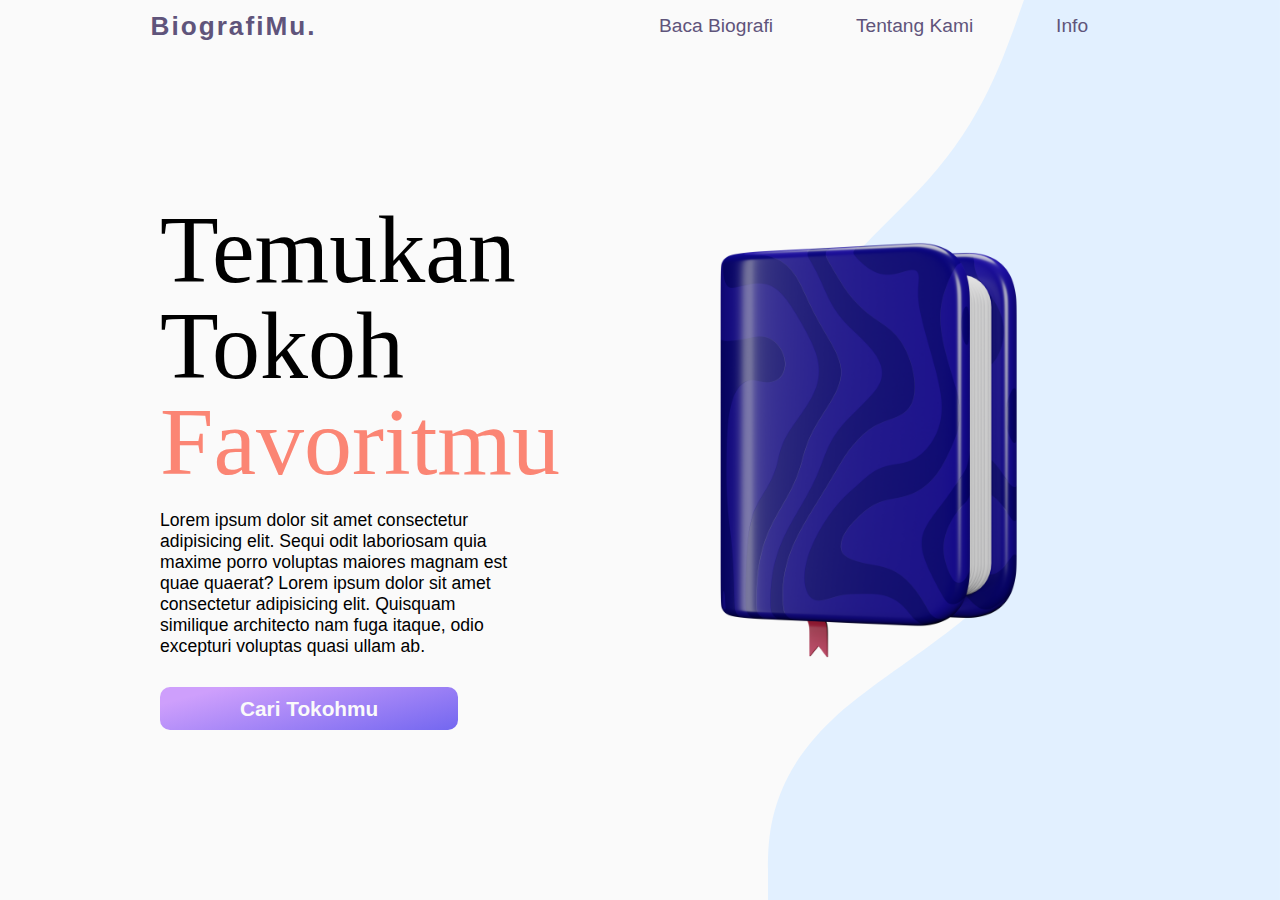
==== index.html @ 3ca5d3d6 "initial commit" ====
<!DOCTYPE html>
<html lang="en">
<head>
    <meta charset="UTF-8">
    <meta http-equiv="X-UA-Compatible" content="IE=edge">
    <meta name="viewport" content="width=device-width, initial-scale=1.0">
    <title>BiografiMu.</title>
    <link rel="icon" href="img/favicon.svg">
    <link rel="stylesheet" href="css/style.css">
</head>
<body>
    
    <div class="wave">
       <img src="img/wave.svg" alt="wave">
    </div>
    <nav>
            <div class="logo"> 
                <h3>BiografiMu.</h3>
            </div>
            <ul>
                <li><a href="menu.html">Baca Biografi</a></li>
                <li><a href="tentang-kami.html">Tentang Kami</a></li>
                <li><a href="tentang-kami.html">Info</a></li>
            </ul>
        <div class="menu-toggle">
            <input type="checkbox">                                             
            <span></span>
            <span></span>
            <span></span>                                                                                   
        </div>
        </nav>

        <section class="home">
            <div>
                <span>Temukan</span>
                <span>Tokoh</span>
                <span>Favoritmu</span>
                <p>Lorem ipsum dolor sit amet consectetur adipisicing elit. Sequi odit laboriosam quia maxime porro voluptas maiores magnam est quae quaerat? 
                    Lorem ipsum dolor sit amet consectetur adipisicing elit. Quisquam similique architecto nam fuga itaque, odio excepturi voluptas quasi ullam ab. 
                    </p>

                    <a href="menu.html">Cari Tokohmu</a>
            </div>
            
            <div>
                <img class="book" src="img/notebook-front-color.png" alt="buku biografi">
            </div>
        </section>

</body>
<script src="js/script.js"></script>
</html>
---- css/style.css ----
* {
    margin: 0;
    padding: 0;
}
body{
    background-color:#FAFAFA;
    font-family: 'Inter', sans-serif;
    overflow: hidden;
}
/* svg waves */
/* div.wave {
    background-color: cornflowerblue;
    width: 300px;
    height: 100vh;
} */
div.wave > img {
    height: 100%;
    right: 0;
    position: absolute;
    z-index: -10;
}
.book {
    height: 500px;
}



/* Navbar */
nav {
    display: flex;
    
    justify-content: space-around;
    /* padding: 20px 0; */
    color:#5F547B;
    height : 52px;
    align-items: center;
    
}
nav .logo {
    font-family: 'Inter', sans-serif;
    font-weight: bold;
    letter-spacing: 2px;
    font-size: 1.4em;
}
nav ul {
   display: flex;
   list-style: none;
   width: 40%;
   justify-content: space-around;
   
}
nav ul li a {
    color: #5F547B;
    text-decoration: none;
    font-size: 1.2em;
    
}
nav ul li a:hover {
    border-bottom: 2px solid black;

}

section.home {
    display: flex;
    justify-content: space-around;
    width: 75%;
    margin: 150px auto auto auto;
}


section > div > span {
    font-size: 6em;
    font-family: 'Bebas Neue', cursive;
    display: block;
    line-height: 1;
    
}
section > div > span:nth-child(3) {
    color: #FB8574;
}
section > div > p {
    margin-top: 20px;
    width: 80%;
    font-size: 1.1em;
    font-weight: 300;
    margin-bottom: 40px;
}
section > div > a {
    padding: 10px 80px 10px 80px;
    background: linear-gradient(345deg, rgba(115,103,240,1) 0%, rgba(206,159,252,1) 86%);
    border-radius: 10px;
    text-decoration: none;
    color:#FAFAFA;
    font-weight: bold;
    font-size: 1.3em;
    
}

section > div > a:hover {
    background: linear-gradient(345deg, rgba(206,159,252,1) 0%, rgba(115,103,240,1) 86%);
    transition: 0.8s;
}



/* Navbar */


/* hamburger menu */
.menu-toggle {
    display: none;
    flex-direction: column;
    height: 20px;
    justify-content: space-between;
    position: relative;
}
.menu-toggle input {
    position: absolute;
    width: 40px;
    height: 28px;
    left: -5px;
    top: -3px;
    opacity: 0;
    cursor: pointer;
    z-index:2;
}
.menu-toggle span {
    display: block;
    width: 28px;
    height: 3px;
    background-color:#c7d2fe  ;
    border-radius: 3px;
    transition: all 0.5s;
} 

/* Hamburger Menu Animation */
.menu-toggle span:nth-child(2) {
    transform-origin: 0 0;
}
.menu-toggle span:nth-child(4) {
    transform-origin: 0 100%;
}
.menu-toggle input:checked ~ span:nth-child(2) {
    background-color: white;
    transform: rotate(45deg) translate(-1px, -1px);
}
.menu-toggle input:checked ~ span:nth-child(4) {
    background-color: white;
    transform: rotate(-45deg) translate(-1px,0);
}
.menu-toggle input:checked ~ span:nth-child(3) {
    opacity:0;
    transform: scale(0);
}

/* Responsive Breakpoint */

/* ukuran tablet */
@media screen and (max-width: 768px) {
    section.home {
        position: absolute;
        z-index: -99;
        right: 0;
        left: 0;
        bottom: 6;
    }
    nav ul {
        width: 50%;
        font-size: 0.8em;
    }
    nav .logo {
        
        font-size: 0.9em;        
    }

    div.wave > img {
        display: none;
        
    }
    
    .book {
        height: 250px;
        position: absolute;
        right: 0;
    }
}
/* ukuran mobile */
@media screen and (max-width: 576px) {
    .menu-toggle {
        display: flex;
    }
    nav {
        background-color: #4f46e5;
        color: #FAFAFA;
    }
    nav ul {
        display: flex;
        position: absolute;
        top: 0;
        width: 100vh;
        height: 70%;
        justify-content: space-evenly;
        flex-direction: column;
        align-items: center;
        background-color: #4f46e5;
        z-index: -1;
        transform: translateY(-100%);
        transition: all 1s;
        font-size: 0.8em;
       
    }
    nav ul li a {
        color: #FAFAFA;
    }
    nav ul.slide {
        transform: translateY(0);
    }
    nav .logo {
        font-size: 0.9em;        
    }
    .book {
        height: 200px;
        
        transform: translateX(50%);
        margin-top: 100px;
        position: absolute;
        
    }
    section > div > span {
        font-size: 5em;
    }
    section > div > p {
        font-size: 1em;
    }
    section > div > a {
        transform: scale(0.5);
        padding: 10px 40px 10px 40px;
        font-size: 1.1em;
    }
}
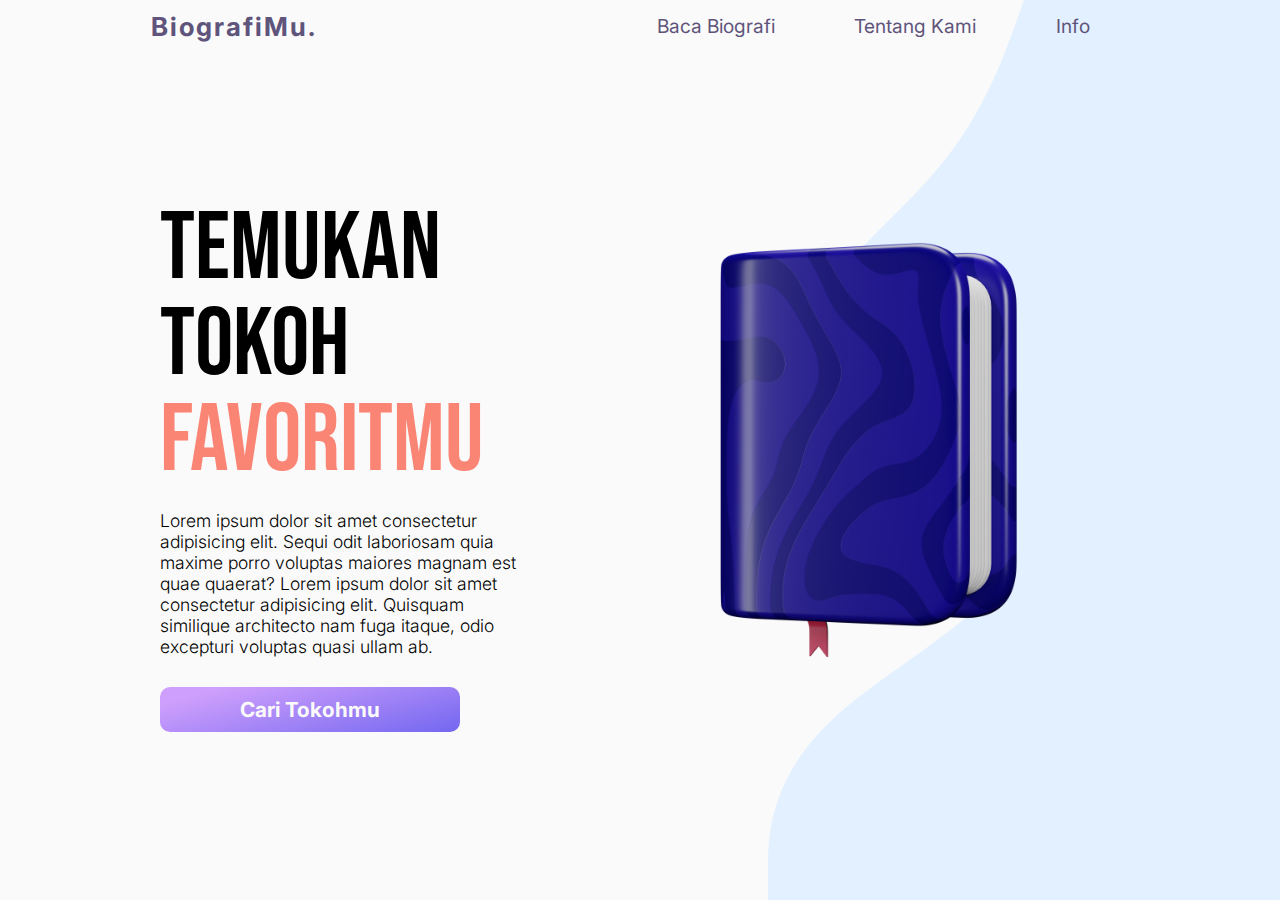
==== commit 39aeddb1: "Fix font" ====
--- a/index.html
+++ b/index.html
@@ -7,6 +7,12 @@
     <title>BiografiMu.</title>
     <link rel="icon" href="img/favicon.svg">
     <link rel="stylesheet" href="css/style.css">
+    <link rel="preconnect" href="https://fonts.googleapis.com">
+<link rel="preconnect" href="https://fonts.gstatic.com" crossorigin>
+<link href="https://fonts.googleapis.com/css2?family=Inter:wght@100;200;300;400;500;600;700;800;900&display=swap" rel="stylesheet">
+<link rel="preconnect" href="https://fonts.googleapis.com">
+<link rel="preconnect" href="https://fonts.gstatic.com" crossorigin>
+<link href="https://fonts.googleapis.com/css2?family=Bebas+Neue&display=swap" rel="stylesheet">
 </head>
 <body>
     
